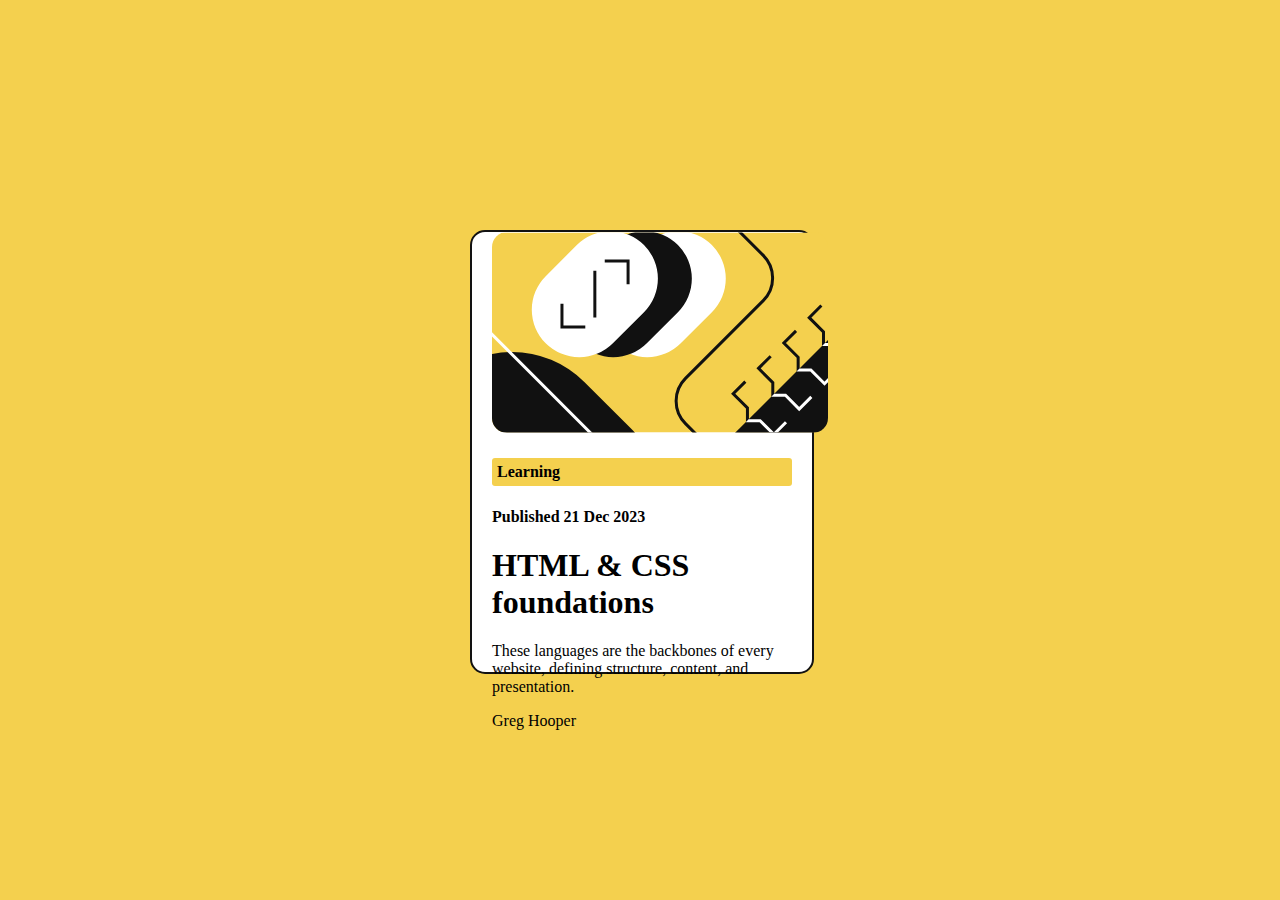
==== index.html @ eb344323 "Erase header and footer tags.  Wrap content in main tags.  Add div containers to blog info, blog tex" ====
<!DOCTYPE html>

<html lang="en">

    <head>
        <meta charset="UTF-8">
        <meta name="viewport" content="width=device-width, initial-scale=1.0">
        <link rel="stylesheet" href="styles.css">
        <link rel="icon" type="image/png" href="img/favicon-32x32.png">
        <title>Front End Mentor | Blog Preview Card</title>
    </head>

    <body>
        <main>
            <img src="img/illustration-article.svg" alt="yellow, black, and white abstract shapes">
            <div class="blog-info">
                <h4 class="learning">Learning</h4>
                <h4>Published 21 Dec 2023</h4>
            </div>
            <div class="blog-text">
                <h1>HTML & CSS foundations</h1>
                <p>These languages are the backbones of every website, defining structure, content, and presentation.</p>
            </div>
            <div class="user">
                <p>Greg Hooper</p>
            </div>
        </main>
    </body>

</html>
---- styles.css ----
html {
    background-color: hsl(47, 88%, 63%);
}

body {
    width: 340px;
    height: 440px;
    position: absolute;
    top: 50%;
    left: 50%;
    margin-top: -220px; /** half of height**/
    margin-left: -170px; /** half of width **/
    background-color: hsl(0, 0%, 100%);
    border: solid 2px hsl(0, 0%, 7%);
    border-radius: 15px;
}

main {
    padding-left: 20px;
    padding-right: 20px;
}

main img {
    border-radius: 15px;
}

.learning {
    background-color: hsl(47, 88%, 63%);
    border-radius: 3px;
    padding: 5px;
}
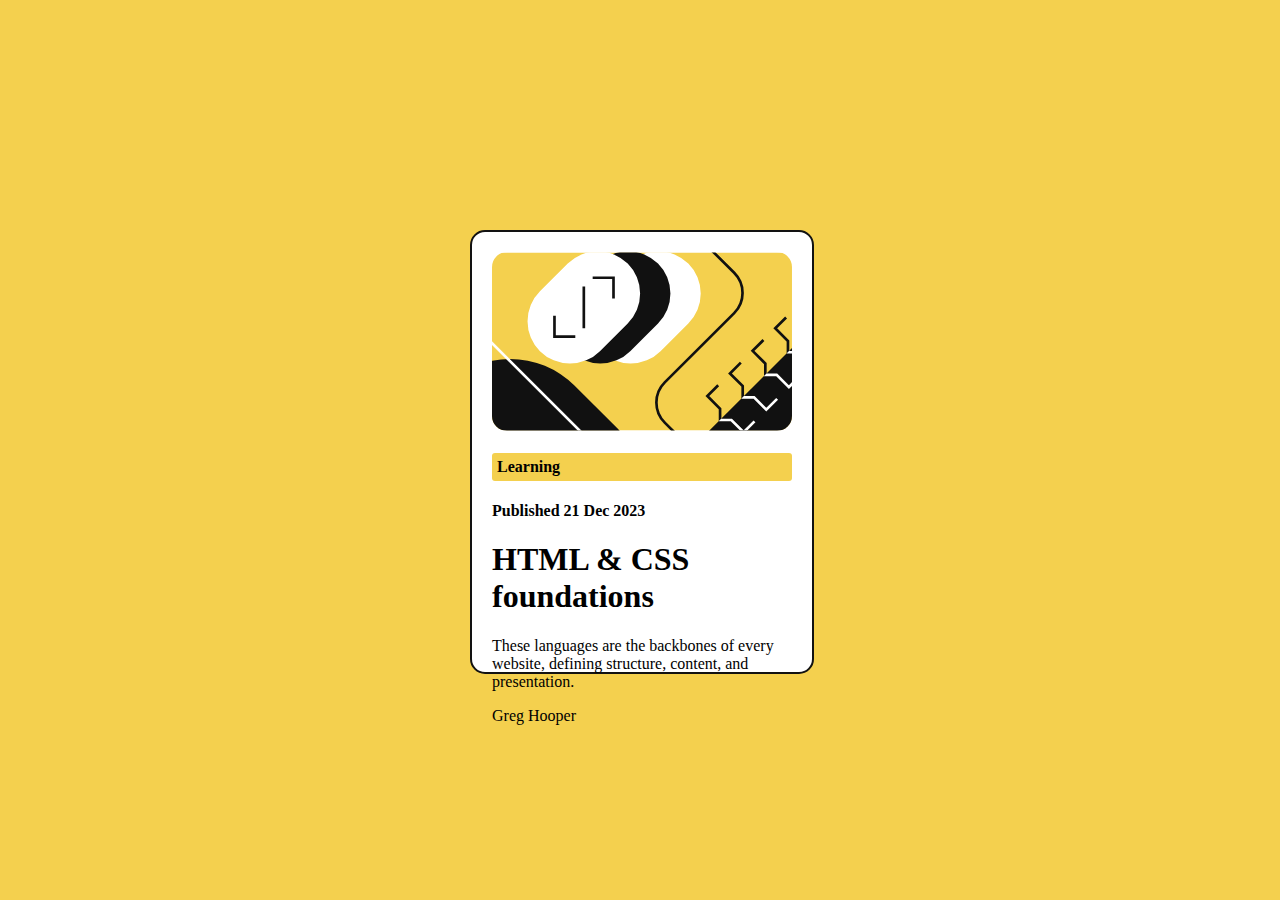
==== commit c88827b4: "Include card image in div container blog-info.  Center image horizontally in blog-info container.  A" ====
--- a/index.html
+++ b/index.html
@@ -12,9 +12,9 @@
 
     <body>
         <main>
-            <img src="img/illustration-article.svg" alt="yellow, black, and white abstract shapes">
             <div class="blog-info">
-                <h4 class="learning">Learning</h4>
+                <img src="img/illustration-article.svg" alt="yellow, black, and white abstract shapes">
+                <h4 id="learning">Learning</h4>
                 <h4>Published 21 Dec 2023</h4>
             </div>
             <div class="blog-text">
--- a/styles.css
+++ b/styles.css
@@ -20,11 +20,18 @@
     padding-right: 20px;
 }
 
-main img {
-    border-radius: 15px;
+.blog-info {
+    padding-top: 20px;
 }
 
-.learning {
+.blog-info img {
+    border-radius: 15px;
+    display: block;
+    margin: auto;
+    width: 300px;
+}
+
+#learning {
     background-color: hsl(47, 88%, 63%);
     border-radius: 3px;
     padding: 5px;
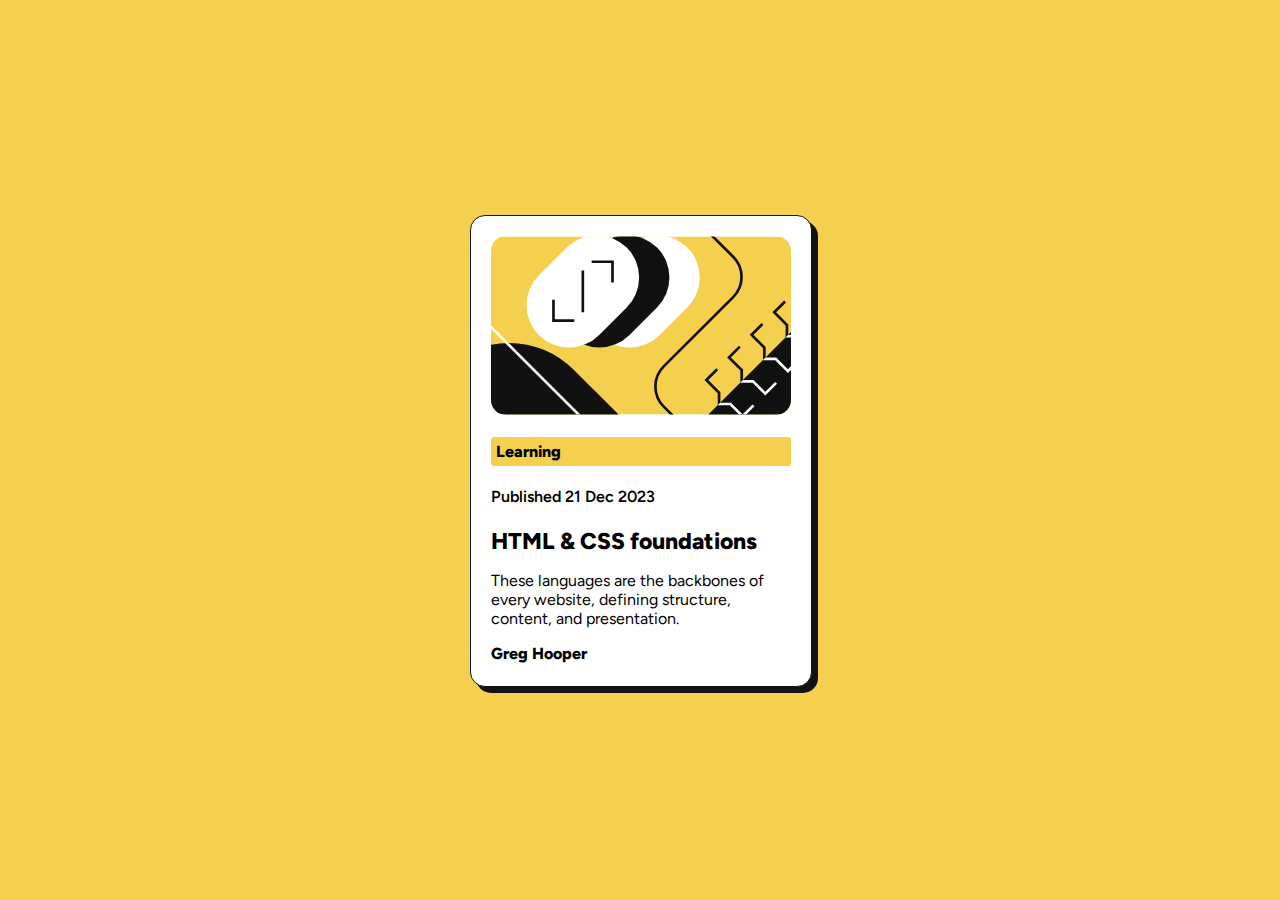
==== commit 6aae1a20: "Add drop shadow to card.  Decrease border size around card.  Increase height of card.  Increase marg" ====
--- a/index.html
+++ b/index.html
@@ -5,8 +5,13 @@
     <head>
         <meta charset="UTF-8">
         <meta name="viewport" content="width=device-width, initial-scale=1.0">
+
         <link rel="stylesheet" href="styles.css">
         <link rel="icon" type="image/png" href="img/favicon-32x32.png">
+        <link rel="preconnect" href="https://fonts.googleapis.com">
+        <link rel="preconnect" href="https://fonts.gstatic.com" crossorigin>
+        <link href="https://fonts.googleapis.com/css2?family=Figtree:ital,wght@0,300..900;1,300..900&display=swap" rel="stylesheet">
+        
         <title>Front End Mentor | Blog Preview Card</title>
     </head>
 
--- a/styles.css
+++ b/styles.css
@@ -1,18 +1,22 @@
+@import url('https://fonts.googleapis.com/css2?family=Figtree:ital,wght@0,300..900;1,300..900&display=swap');
+
 html {
     background-color: hsl(47, 88%, 63%);
+    font-family: "Figtree", sans-serif;
 }
 
 body {
     width: 340px;
-    height: 440px;
+    height: 470px;
     position: absolute;
     top: 50%;
     left: 50%;
-    margin-top: -220px; /** half of height**/
+    margin-top: -235px; /** half of height**/
     margin-left: -170px; /** half of width **/
     background-color: hsl(0, 0%, 100%);
-    border: solid 2px hsl(0, 0%, 7%);
+    border: solid 1px hsl(0, 0%, 7%);
     border-radius: 15px;
+    box-shadow: 6px 6px hsl(0, 0%, 7%);
 }
 
 main {
@@ -35,4 +39,20 @@
     background-color: hsl(47, 88%, 63%);
     border-radius: 3px;
     padding: 5px;
+}
+
+#learning, .blog-text h1, .user {
+    font-weight: 800;
+}
+
+.blog-info h4, .blog-text h3 {
+    font-weight: 600;
+}
+
+.blog-text p {
+    font-size: 16px;
+}
+
+.blog-text h1 {
+    font-size: 23px;
 }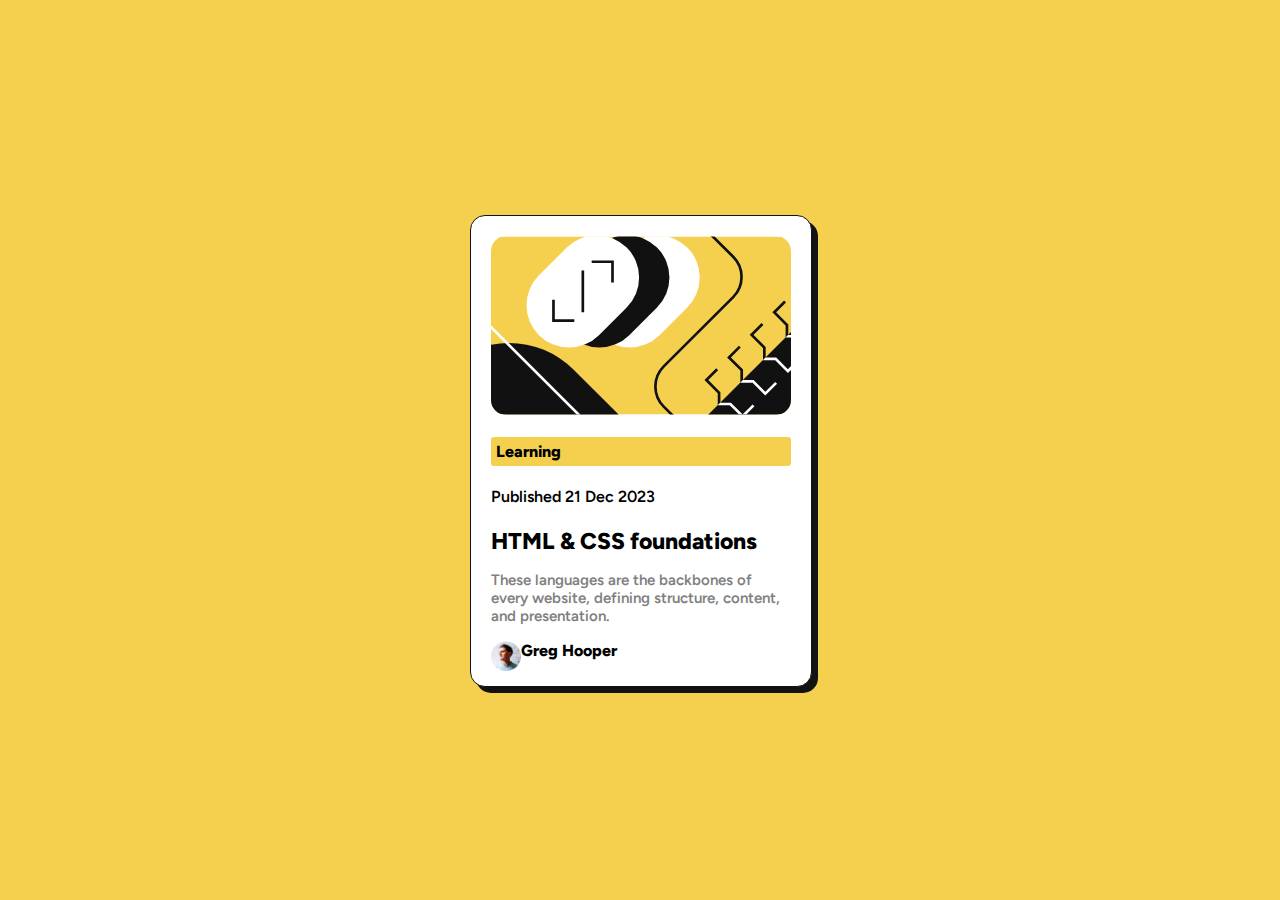
==== commit 6ab4dd7d: "Add user avatar.  Place user avatar and user name next to one another.  Change font weight of p text" ====
--- a/index.html
+++ b/index.html
@@ -11,7 +11,7 @@
         <link rel="preconnect" href="https://fonts.googleapis.com">
         <link rel="preconnect" href="https://fonts.gstatic.com" crossorigin>
         <link href="https://fonts.googleapis.com/css2?family=Figtree:ital,wght@0,300..900;1,300..900&display=swap" rel="stylesheet">
-        
+
         <title>Front End Mentor | Blog Preview Card</title>
     </head>
 
@@ -27,6 +27,7 @@
                 <p>These languages are the backbones of every website, defining structure, content, and presentation.</p>
             </div>
             <div class="user">
+                <img src="img/image-avatar.webp" alt="user icon">
                 <p>Greg Hooper</p>
             </div>
         </main>
--- a/styles.css
+++ b/styles.css
@@ -45,14 +45,26 @@
     font-weight: 800;
 }
 
-.blog-info h4, .blog-text h3 {
+.blog-info h4, .blog-text p {
     font-weight: 600;
 }
 
 .blog-text p {
-    font-size: 16px;
+    font-size: 15px;
+    color: hsl(0, 0%, 50%)
 }
 
 .blog-text h1 {
     font-size: 23px;
+}
+
+.user img {
+    width: 30px;
+    float: left;
+    vertical-align: middle;
+    
+}
+
+.user p {
+    
 }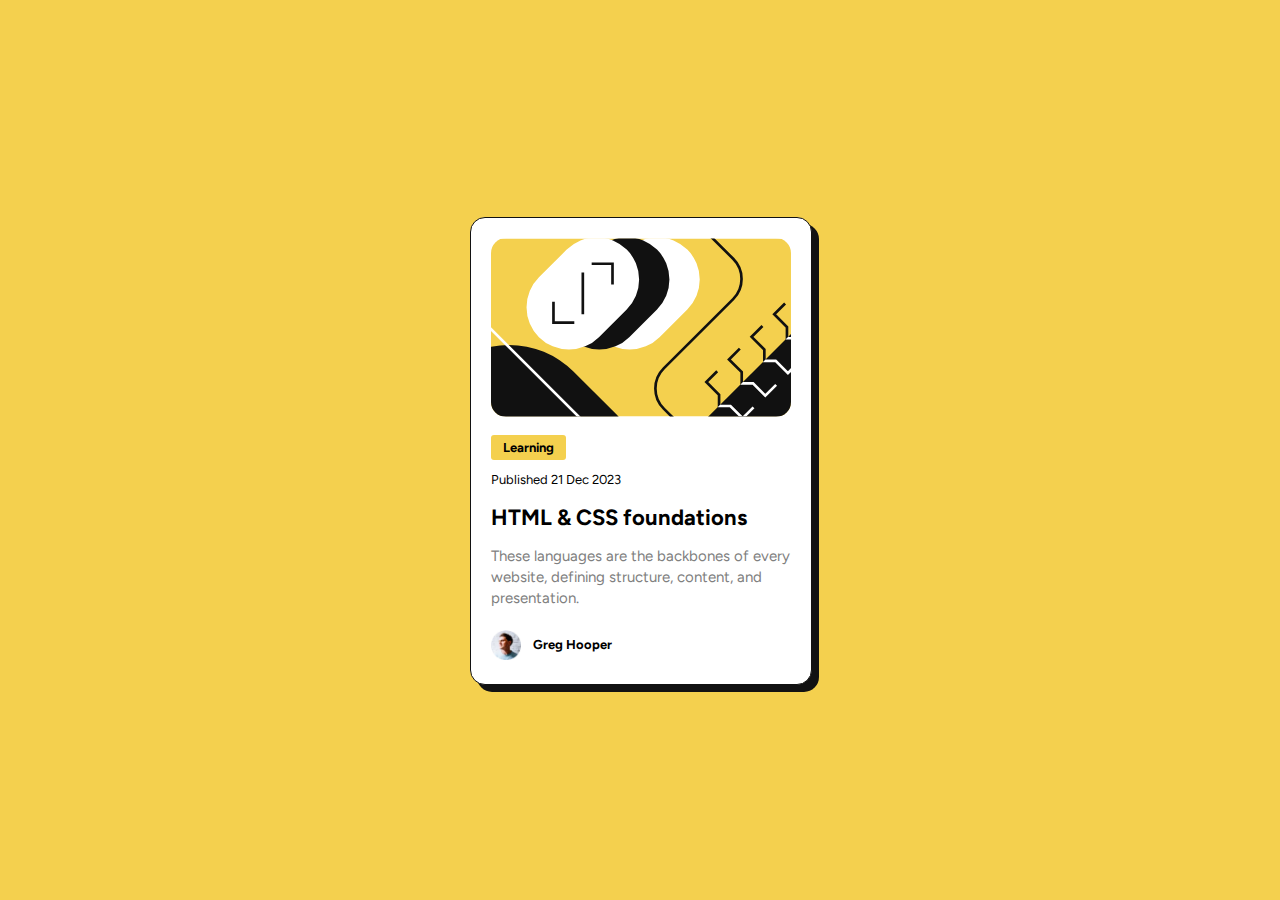
==== commit 16af3969: "Change size of all font on card.  Change height of card.  Add date in blog-info to an id called date" ====
--- a/index.html
+++ b/index.html
@@ -20,7 +20,7 @@
             <div class="blog-info">
                 <img src="img/illustration-article.svg" alt="yellow, black, and white abstract shapes">
                 <h4 id="learning">Learning</h4>
-                <h4>Published 21 Dec 2023</h4>
+                <h4 id ="date">Published 21 Dec 2023</h4>
             </div>
             <div class="blog-text">
                 <h1>HTML & CSS foundations</h1>
--- a/styles.css
+++ b/styles.css
@@ -1,4 +1,5 @@
 @import url('https://fonts.googleapis.com/css2?family=Figtree:ital,wght@0,300..900;1,300..900&display=swap');
+
 
 html {
     background-color: hsl(47, 88%, 63%);
@@ -7,22 +8,29 @@
 
 body {
     width: 340px;
-    height: 470px;
+    height: 466px;
     position: absolute;
     top: 50%;
     left: 50%;
-    margin-top: -235px; /** half of height**/
+    margin-top: -233px; /** half of height**/
     margin-left: -170px; /** half of width **/
     background-color: hsl(0, 0%, 100%);
     border: solid 1px hsl(0, 0%, 7%);
     border-radius: 15px;
-    box-shadow: 6px 6px hsl(0, 0%, 7%);
+    box-shadow: 7px 7px hsl(0, 0%, 7%);
 }
 
 main {
     padding-left: 20px;
     padding-right: 20px;
 }
+
+body:hover {
+    box-shadow: 13px 13px hsl(0, 0%, 7%);
+}
+
+
+/** blog-info **/
 
 .blog-info {
     padding-top: 20px;
@@ -39,32 +47,58 @@
     background-color: hsl(47, 88%, 63%);
     border-radius: 3px;
     padding: 5px;
+    width: 65px;
+    text-align: center;
+    font-size: 13px;
 }
 
-#learning, .blog-text h1, .user {
-    font-weight: 800;
+#date {
+    font-size: 13px;
+    margin-top: -5px;
 }
 
-.blog-info h4, .blog-text p {
-    font-weight: 600;
+
+/** blog-text **/
+
+.blog-text h1 {
+    font-size: 22px;
+}
+
+.blog-text h1:hover {
+    color: hsl(47, 88%, 63%);
 }
 
 .blog-text p {
     font-size: 15px;
-    color: hsl(0, 0%, 50%)
+    color: hsl(0, 0%, 50%);
+    line-height: 21px;
+    width: 300px;
 }
 
-.blog-text h1 {
-    font-size: 23px;
-}
+
+/** user **/
 
 .user img {
     width: 30px;
-    float: left;
-    vertical-align: middle;
-    
 }
 
 .user p {
-    
+    font-size: 13px;
+    margin-left: 8px;
+}
+
+.user p, .user img {
+    display: inline-block;
+    vertical-align: middle;
+}
+
+
+/** combined **/
+
+#learning, .blog-text h1, .user {
+    font-weight: 700;
+}
+
+.blog-info h4, .blog-text p {
+    font-weight: 400;
 }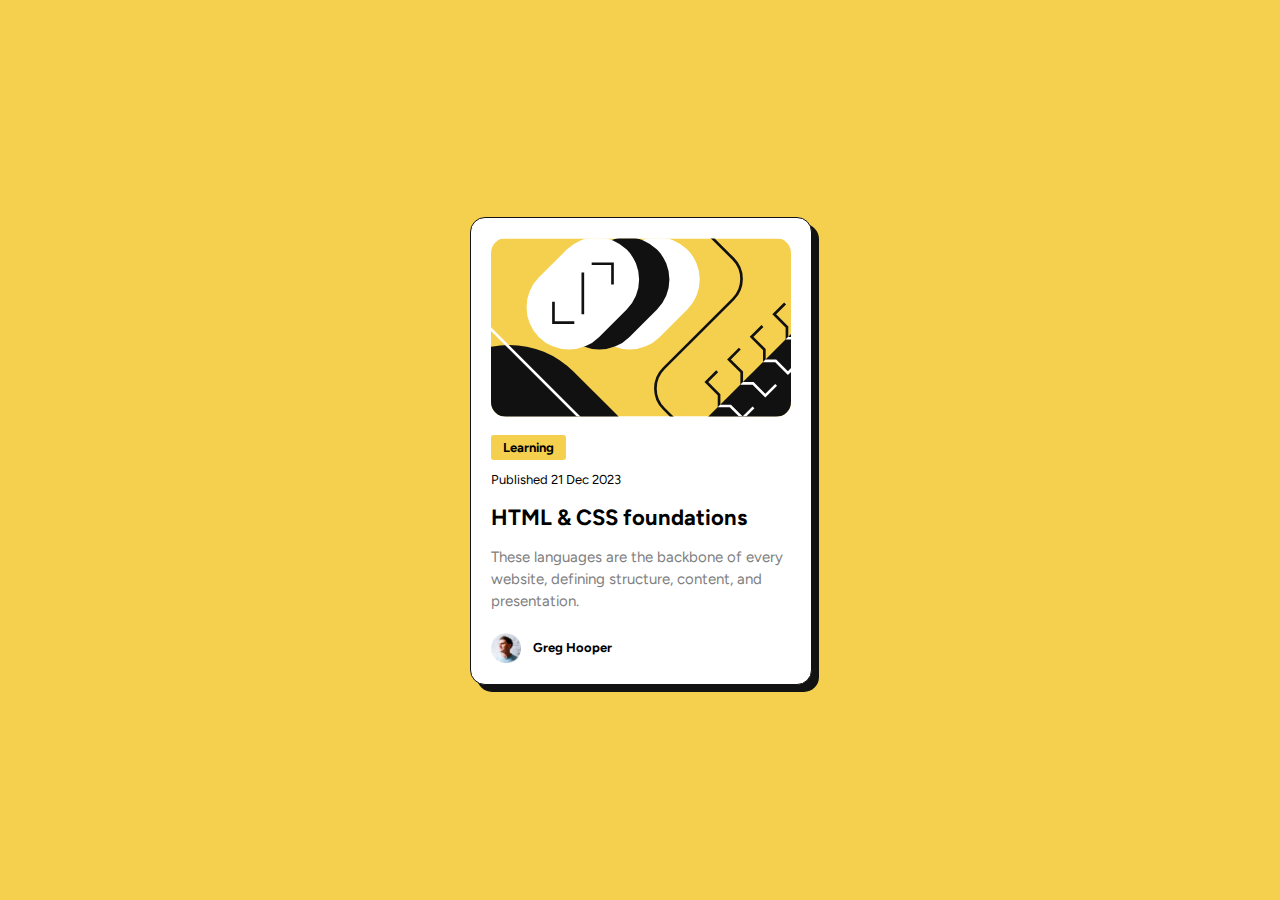
==== commit 9f455c94: "Change spelling of backbone in blog-text.  Update README.md" ====
--- a/index.html
+++ b/index.html
@@ -17,16 +17,16 @@
 
     <body>
         <main>
-            <div class="blog-info">
+            <div id="blog-info">
                 <img src="img/illustration-article.svg" alt="yellow, black, and white abstract shapes">
                 <h4 id="learning">Learning</h4>
                 <h4 id ="date">Published 21 Dec 2023</h4>
             </div>
-            <div class="blog-text">
+            <div id="blog-text">
                 <h1>HTML & CSS foundations</h1>
-                <p>These languages are the backbones of every website, defining structure, content, and presentation.</p>
+                <p>These languages are the backbone of every website, defining structure, content, and presentation.</p>
             </div>
-            <div class="user">
+            <div id="user">
                 <img src="img/image-avatar.webp" alt="user icon">
                 <p>Greg Hooper</p>
             </div>
--- a/styles.css
+++ b/styles.css
@@ -7,8 +7,8 @@
 }
 
 body {
+    height: 466px;
     width: 340px;
-    height: 466px;
     position: absolute;
     top: 50%;
     left: 50%;
@@ -32,11 +32,11 @@
 
 /** blog-info **/
 
-.blog-info {
+#blog-info {
     padding-top: 20px;
 }
 
-.blog-info img {
+#blog-info img {
     border-radius: 15px;
     display: block;
     margin: auto;
@@ -60,34 +60,34 @@
 
 /** blog-text **/
 
-.blog-text h1 {
+#blog-text h1 {
     font-size: 22px;
 }
 
-.blog-text h1:hover {
+#blog-text h1:hover {
     color: hsl(47, 88%, 63%);
 }
 
-.blog-text p {
+#blog-text p {
     font-size: 15px;
     color: hsl(0, 0%, 50%);
-    line-height: 21px;
+    line-height: 22px;
     width: 300px;
 }
 
 
 /** user **/
 
-.user img {
+#user img {
     width: 30px;
 }
 
-.user p {
+#user p {
     font-size: 13px;
     margin-left: 8px;
 }
 
-.user p, .user img {
+#user p, #user img {
     display: inline-block;
     vertical-align: middle;
 }
@@ -95,10 +95,35 @@
 
 /** combined **/
 
-#learning, .blog-text h1, .user {
+#learning, #blog-text h1, #user {
     font-weight: 700;
 }
 
-.blog-info h4, .blog-text p {
+#date, #blog-text p {
     font-weight: 400;
+}
+
+
+/** mobile **/
+
+@media screen and (max-width: 375px) {
+
+    body {
+        height: 456px;
+        width: 320px;
+        position: absolute;
+        top: 50%;
+        left: 50%;
+        margin-top: -228px; /** half of height**/
+        margin-left: -160px; /** half of width **/
+    }    
+
+    #blog-info img {
+        width: 280px;
+    }
+
+    #blog-text p {
+        width: 280px;
+    }
+
 }